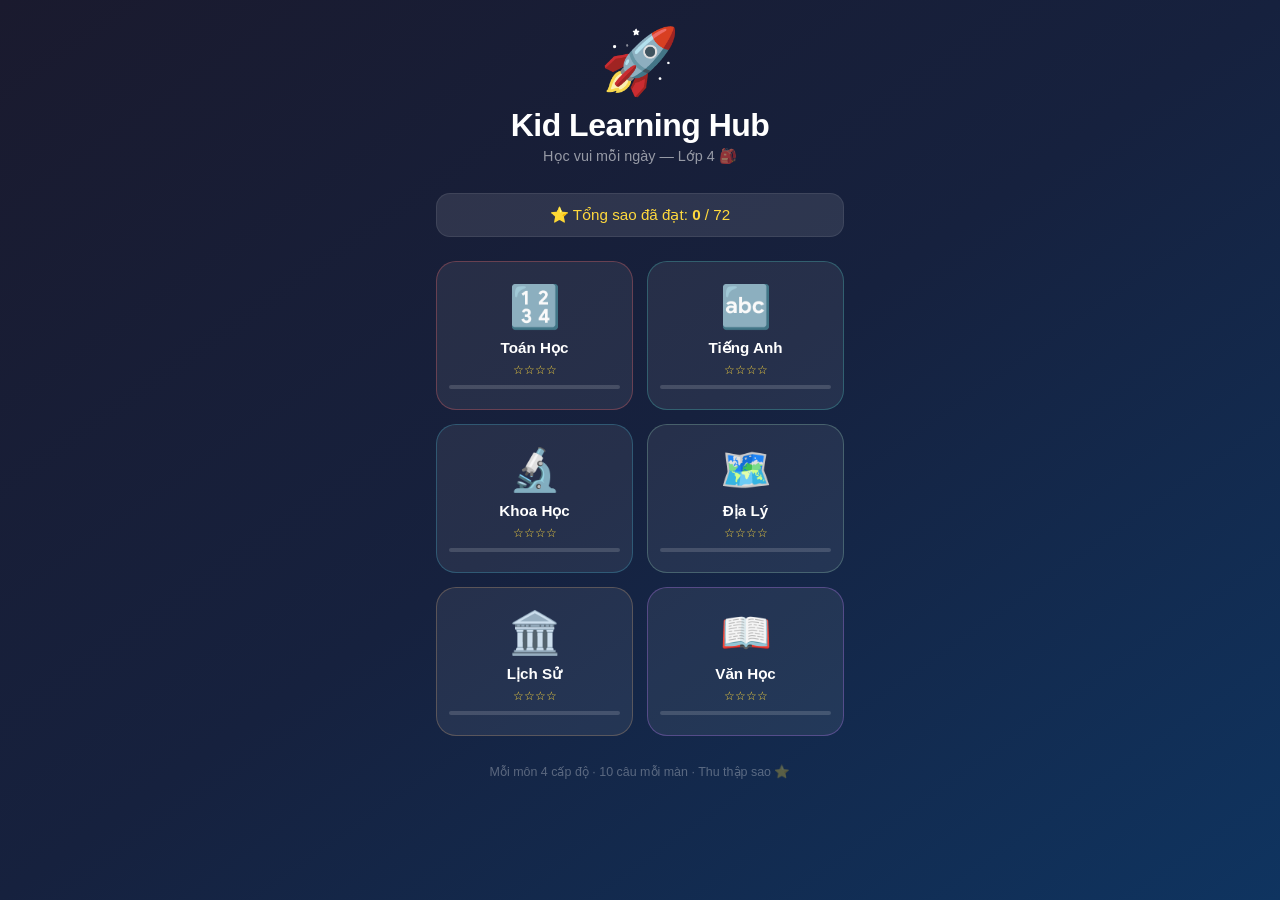
==== MiniGame/index.html @ 3db298c3 "Add files via upload" ====
<!DOCTYPE html>
<html lang="vi">
<head>
  <meta charset="UTF-8">
  <meta name="viewport" content="width=device-width, initial-scale=1.0, maximum-scale=1.0, user-scalable=no">
  <title>🌟 Kid Learning Hub</title>
  <style>
    *{box-sizing:border-box;margin:0;padding:0;-webkit-tap-highlight-color:transparent}
    body{
      font-family:'Segoe UI','Arial Rounded MT Bold',Arial,sans-serif;
      background:linear-gradient(145deg,#1a1a2e 0%,#16213e 50%,#0f3460 100%);
      min-height:100vh; display:flex; justify-content:center;
    }
    .wrap{ width:100%; max-width:440px; padding:24px 16px 40px; }

    /* HEADER */
    .hero { text-align:center; margin-bottom:28px; }
    .hero-logo { font-size:4em; display:block; margin-bottom:8px; animation:float 3s ease-in-out infinite; }
    .hero-title { font-size:2em; font-weight:900; color:#fff; letter-spacing:-0.5px; }
    .hero-sub   { color:rgba(255,255,255,.55); font-size:.9em; margin-top:4px; }
    @keyframes float{0%,100%{transform:translateY(0)}50%{transform:translateY(-10px)}}

    /* STARS TOTAL */
    .total-bar{
      background:rgba(255,255,255,.1); border-radius:14px;
      padding:12px 18px; color:#FFD93D; font-size:.95em;
      margin-bottom:24px; text-align:center; border:1px solid rgba(255,255,255,.08);
    }

    /* SUBJECT CARDS */
    .grid { display:grid; grid-template-columns:1fr 1fr; gap:14px; }
    .card {
      background:rgba(255,255,255,.07); border:1.5px solid rgba(255,255,255,.1);
      border-radius:20px; padding:20px 12px;
      text-align:center; cursor:pointer; text-decoration:none;
      transition:.18s; display:block;
    }
    .card:active{ transform:scale(.96); background:rgba(255,255,255,.13); }
    .card-ico  { font-size:2.6em; display:block; margin-bottom:8px; }
    .card-name { font-size:.95em; font-weight:700; color:#fff; display:block; }
    .card-stars{ font-size:.78em; color:#FFD93D; display:block; margin-top:5px; }
    .card-prog { height:4px; border-radius:4px; background:rgba(255,255,255,.15); margin-top:8px; overflow:hidden; }
    .card-fill { height:100%; border-radius:4px; }

    .c-math    { border-color:rgba(255,107,107,.3); }
    .c-english { border-color:rgba(78,205,196,.3); }
    .c-science { border-color:rgba(69,183,209,.3); }
    .c-geo     { border-color:rgba(150,206,180,.3); }
    .c-history { border-color:rgba(212,165,116,.3); }
    .c-lit     { border-color:rgba(199,125,255,.3); }

    .fill-math    { background:#FF6B6B; }
    .fill-english { background:#4ECDC4; }
    .fill-science { background:#45B7D1; }
    .fill-geo     { background:#96CEB4; }
    .fill-history { background:#D4A574; }
    .fill-lit     { background:#C77DFF; }

    /* FOOTER */
    .footer { text-align:center; color:rgba(255,255,255,.3); font-size:.78em; margin-top:28px; }
  </style>
</head>
<body>
<div class="wrap">
  <div class="hero">
    <span class="hero-logo">🚀</span>
    <h1 class="hero-title">Kid Learning Hub</h1>
    <p class="hero-sub">Học vui mỗi ngày — Lớp 4 🎒</p>
  </div>

  <div class="total-bar">⭐ Tổng sao đã đạt: <strong id="total">0</strong> / 72</div>

  <div class="grid">
    <a class="card c-math" href="toan.html">
      <span class="card-ico">🔢</span>
      <span class="card-name">Toán Học</span>
      <span class="card-stars" id="s-math">☆☆☆☆</span>
      <div class="card-prog"><div class="card-fill fill-math" id="p-math" style="width:0%"></div></div>
    </a>
    <a class="card c-english" href="tieng-anh.html">
      <span class="card-ico">🔤</span>
      <span class="card-name">Tiếng Anh</span>
      <span class="card-stars" id="s-english">☆☆☆☆</span>
      <div class="card-prog"><div class="card-fill fill-english" id="p-english" style="width:0%"></div></div>
    </a>
    <a class="card c-science" href="khoa-hoc.html">
      <span class="card-ico">🔬</span>
      <span class="card-name">Khoa Học</span>
      <span class="card-stars" id="s-science">☆☆☆☆</span>
      <div class="card-prog"><div class="card-fill fill-science" id="p-science" style="width:0%"></div></div>
    </a>
    <a class="card c-geo" href="dia-ly.html">
      <span class="card-ico">🗺️</span>
      <span class="card-name">Địa Lý</span>
      <span class="card-stars" id="s-geo">☆☆☆☆</span>
      <div class="card-prog"><div class="card-fill fill-geo" id="p-geo" style="width:0%"></div></div>
    </a>
    <a class="card c-history" href="lich-su.html">
      <span class="card-ico">🏛️</span>
      <span class="card-name">Lịch Sử</span>
      <span class="card-stars" id="s-history">☆☆☆☆</span>
      <div class="card-prog"><div class="card-fill fill-history" id="p-history" style="width:0%"></div></div>
    </a>
    <a class="card c-lit" href="van-hoc.html">
      <span class="card-ico">📖</span>
      <span class="card-name">Văn Học</span>
      <span class="card-stars" id="s-lit">☆☆☆☆</span>
      <div class="card-prog"><div class="card-fill fill-lit" id="p-lit" style="width:0%"></div></div>
    </a>
  </div>
  <p class="footer">Mỗi môn 4 cấp độ · 10 câu mỗi màn · Thu thập sao ⭐</p>
</div>

<script>
const SUBJECTS=[
  {id:'math',   el:'math',    name:'Toán',   levels:['easy','medium','hard','expert']},
  {id:'english',el:'english', name:'Anh',    levels:['easy','medium','hard','expert']},
  {id:'science',el:'science', name:'KH',     levels:['easy','medium','hard','expert']},
  {id:'geo',    el:'geo',     name:'ĐL',     levels:['easy','medium','hard','expert']},
  {id:'history',el:'history', name:'LS',     levels:['easy','medium','hard','expert']},
  {id:'lit',    el:'lit',     name:'VH',     levels:['easy','medium','hard','expert']},
];
function getStars(subj,lv){ return parseInt(localStorage.getItem('stars_'+subj+'_'+lv)||'0'); }

let total=0;
SUBJECTS.forEach(s=>{
  let sum=0;
  s.levels.forEach(lv=>{ sum+=getStars(s.id,lv); });
  total+=sum;
  const maxPerSubj=s.levels.length*3;
  const pct=(sum/maxPerSubj)*100;
  const starStr = s.levels.map(lv=>{ const n=getStars(s.id,lv); return n?'⭐'.repeat(n):'☆'; }).join('');
  const el=document.getElementById('s-'+s.el);
  const pel=document.getElementById('p-'+s.el);
  if(el) el.textContent=starStr;
  if(pel) pel.style.width=pct+'%';
});
document.getElementById('total').textContent=total;
</script>
</body>
</html>
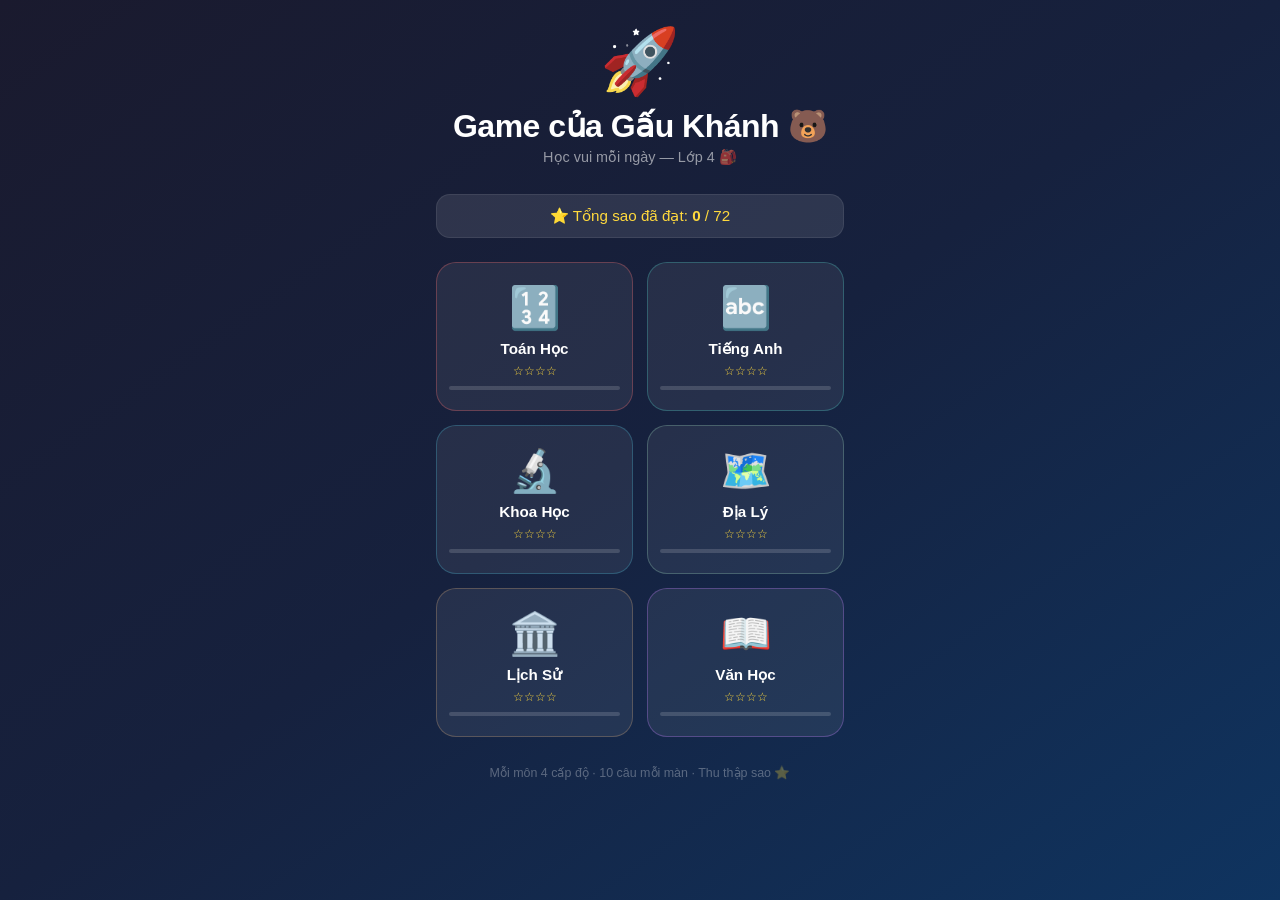
==== commit 0f98f188: "Add files via upload" ====
--- a/MiniGame/index.html
+++ b/MiniGame/index.html
@@ -3,7 +3,7 @@
 <head>
   <meta charset="UTF-8">
   <meta name="viewport" content="width=device-width, initial-scale=1.0, maximum-scale=1.0, user-scalable=no">
-  <title>🌟 Kid Learning Hub</title>
+  <title>🐻 Game cho học sinh Lớp 4 - Gấu Khánh</title>
   <style>
     *{box-sizing:border-box;margin:0;padding:0;-webkit-tap-highlight-color:transparent}
     body{
@@ -64,7 +64,7 @@
 <div class="wrap">
   <div class="hero">
     <span class="hero-logo">🚀</span>
-    <h1 class="hero-title">Kid Learning Hub</h1>
+    <h1 class="hero-title">Game của Gấu Khánh 🐻</h1>
     <p class="hero-sub">Học vui mỗi ngày — Lớp 4 🎒</p>
   </div>
 
